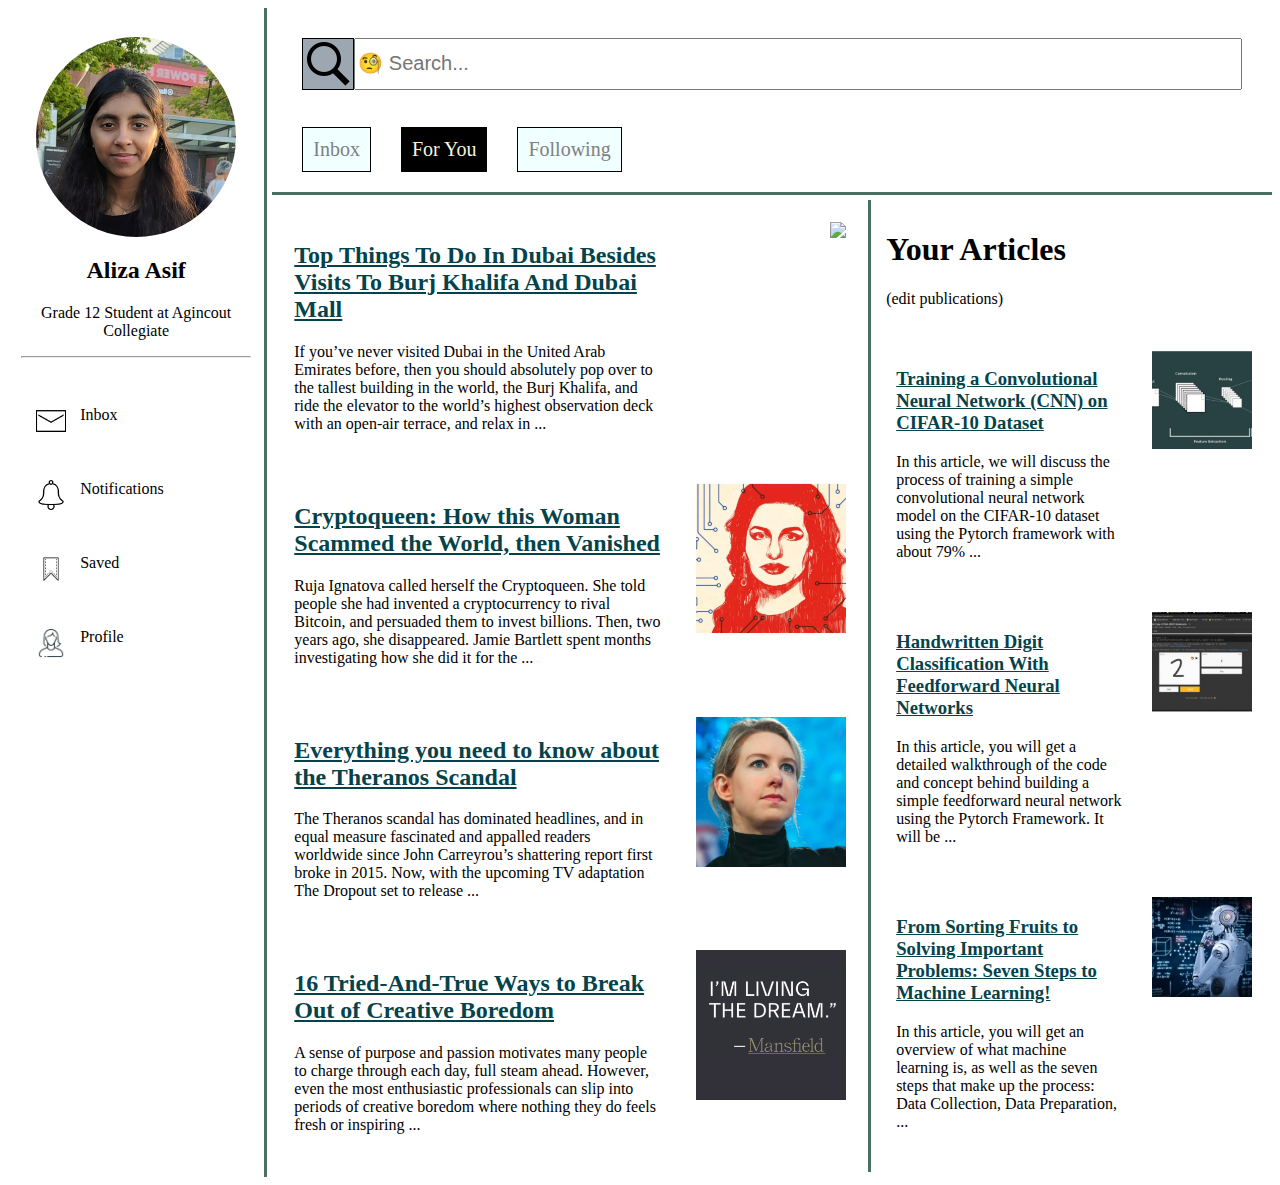
==== html.html @ 417ff20e "Changing name to Aliza A." ====
<!DOCTYPE html>
<html lang="en">
<head>
    <meta charset="UTF-8">
    <meta http-equiv="X-UA-Compatible" content="IE=edge">
    <meta name="viewport" content="width=device-width, initial-scale=1.0">
    <title>Document</title>
    <link rel="stylesheet" href="css.css">
</head>
<body>
    
    <div class="webpage">
        
        <div class="sidebar"> 
            <img src="aliza_asif.jpg" class="profile_pic">
            <center><h2>Aliza Asif</h2>
                <p>Grade 12 Student at Agincout Collegiate</p> <hr> 
                <div class="sidebar_icons">
                    <div class="icon1"><img src="inbox.png" class="icon"></div>  <div class="link1 link">Inbox</div> 
                    <div class="icon2"><img src="notifs.png" class="icon"></div> <div class="link2 link">Notifications</div>
                    <div class="icon3"><img src="bookmark.png" class="icon"></div>  <div class="link3 link">Saved</div> 
                    <div class="icon4"><img src="person.png" class="icon"></div>  <div class="link4 link">Profile</div> 
                </div>
            </center>
        </div>
        
        <div class="topbar">
            <div class="search"> <img src="search.png" class="search-icon"> <input type="text" placeholder="🧐 Search... " class="searchbar"></div> <br><br><br><br>
            <div class="title"> <div class="inbox"> Inbox</div> <div class="for-you">For You </div> <div class="following"> Following </div> </div>
        </div>
        
        <div class="main"> 
            <div class="img1"> <img src="dubai.png"> </div> <div class="rec1"> <a href="https://www.forbes.com/sites/wendyaltschuler/2021/10/26/top-things-to-do-in-dubai-besides-visits-to-the-burj-khalifa-and-dubai-mall/?sh=5bff12db16f1"><h2>Top Things To Do In Dubai Besides Visits To Burj Khalifa And Dubai Mall</h2></a> <p>If you’ve never visited Dubai in the United Arab Emirates before, then you should absolutely pop over to the tallest building in the world, the Burj Khalifa, and ride the elevator to the world’s highest observation deck with an open-air terrace, and relax in ...</p> </div>
            <div class="img2"> <img src="onecoin.png"> </div> <div class="rec2"> <a href="https://www.bbc.com/news/stories-50435014"><h2>Cryptoqueen: How this Woman Scammed the World, then Vanished</h2></a> <p>Ruja Ignatova called herself the Cryptoqueen. She told people she had invented a cryptocurrency to rival Bitcoin, and persuaded them to invest billions. Then, two years ago, she disappeared. Jamie Bartlett spent months investigating how she did it for the ...</p> </div>
            <div class="img3"> <img src="theranos.png"> </div> <div class="rec3"> <a href="https://www.panmacmillan.com/blogs/literary/theranos-elizabeth-holmes-john-carreyrou"> <h2>Everything you need to know about the Theranos Scandal</h2></a> <p>The Theranos scandal has dominated headlines, and in equal measure fascinated and appalled readers worldwide since John Carreyrou’s shattering report first broke in 2015. Now, with the upcoming TV adaptation The Dropout set to release ...</p> </div>
            <div class="img4"> <img src="bore.png"> </div> <div class="rec4"> <a href="https://www.forbes.com/sites/forbescoachescouncil/2022/04/12/16-tried-and-true-ways-to-break-out-of-creative-boredom/?sh=5140ed542ae5"> <h2>16 Tried-And-True Ways to Break Out of Creative Boredom</h2></a> <p>A sense of purpose and passion motivates many people to charge through each day, full steam ahead. However, even the most enthusiastic professionals can slip into periods of creative boredom where nothing they do feels fresh or inspiring ...</p> </div>
        </div>
        
        <div class="articles">
            <div class="subtitle"><h1>Your Articles</h1> <p>(edit publications)</p></div>
            <div class="my-img3 art"> <img src="img3.png"> </div> <div class="my-article3 art"> <a href="https://studentsxstudents.com/training-a-convolutional-neural-network-cnn-on-cifar-10-dataset-cde439b67bf3"><h3> Training a Convolutional Neural Network (CNN) on CIFAR-10 Dataset</h3></a> <p>In this article, we will discuss the process of training a simple convolutional neural network model on the CIFAR-10 dataset using the Pytorch framework with about 79% ...</p></div>
            <div class="my-img2 art"> <img src="img2.png"> </div> <div class="my-article2 art"> <a href="https://studentsxstudents.com/handwritten-digit-classification-with-feedforward-neural-networks-1aee262ff8dc"><h3>Handwritten Digit Classification With Feedforward Neural Networks</h3></a> <p>In this article, you will get a detailed walkthrough of the code and concept behind building a simple feedforward neural network using the Pytorch Framework. It will be ...</p> </div>
            <div class="my-img1 art"> <img src="img1.png"> </div> <div class="my-article1 art"> <a href="https://studentsxstudents.com/from-sorting-fruits-to-solving-important-problems-seven-steps-to-machine-learning-e0eaa4747d4d"><h3>From Sorting Fruits to Solving Important Problems: Seven Steps to Machine Learning!</h3></a> <p>In this article, you will get an overview of what machine learning is, as well as the seven steps that make up the process: Data Collection, Data Preparation, ...</p> </div>
        </div>
        
        <div class="footer"></div>
    </div>

</body>
</html>
---- css.css ----
/* overall layout */
.sidebar{grid-area:menu;}
.topbar{grid-area:header;}
.main{grid-area:main;}
.articles{grid-area:right;}
.footer{grid-area:footer;}
.webpage{
    display: grid;
    grid-template-areas:
      'menu header header header header header header'
      'menu main main main main right right'
      'menu main main main main right right'
      'menu main main main main right right'
      'menu main main main main right right'
      'menu main main main main right right'
      'menu main main main main right right'
      'menu main main main main right right '
      'menu footer footer footer footer footer footer';
    gap: 5px;
    background-color: #ffffff;
}
body{ /*page color*/
    background-color: #ffffff;
}
a{
    color: rgb(5, 67, 75);
}
.webpage > div{ /*element color*/
    background-color: rgb(255, 255, 255);
}

/* Sidebar Element Layout */
.profile_pic{
    height: 20%;
    max-height: 200px;
    width: height;
    display: block;
    margin-left: auto;
    margin-right: auto;
    margin-top: 7%;
    border-radius: 50%;
}

.sidebar{
    background-color: rgb(255, 255, 255);
    width: 100%;
    box-sizing: border-box;
    padding: 5%;
    border-right: solid medium rgb(73, 112, 99);
    font-size: medium;
}

.icon1{grid-area:icon1;}
.icon2{grid-area:icon2;}
.icon3{grid-area:icon3;}
.icon4{grid-area:icon4;}
.link1{grid-area:link1;}
.link2{grid-area:link2;}
.link3{grid-area:link3;}
.link4{grid-area:link4;}
.sidebar_icons{
    display: grid;
    grid-template-areas: 
    'icon1 link1 link1 link1'
    'icon2 link2 link2 link2'
    'icon3 link3 link3 link3'
    'icon4 link4 link4 link4';
}
.link{
    text-align: left;
    margin-top: 40px;
}
.icon{
    height: 30px;
    width: height;
    margin-top: 40px;
}

/* Topbar Element Layout */
.topbar{
    display: flex;
    flex-direction: column;
    background-color: beige;
    padding: 1%;
    position: relative;
    border-bottom: solid medium rgb(73, 112, 99);
}
.topbar > div{
    margin: 20px;
}
.search{
    display: flex;
    flex-direction: row;
}

.searchbar{
    font-size: 20px;
    width: 100%;
}
.search-icon{
    background-color: rgb(157, 167, 177);
    border-color: black;
    border-style: solid;
    border-width: thin;
}
.title{
    display: flex;
    flex-direction: row;
    position: absolute;
    bottom: 0;
}
.inbox{
    background-color: azure;
    color: grey;
}
.for-you{
    background-color: black;
    color: beige;
}
.following{
    background-color: azure;
    color: grey;
}
.title > div{
    padding: 10px;
    margin-right: 30px;
    border-color: black;
    border-style: solid;
    border-width: thin;
    font-size: 20px;
}

/* Main Element Layout */
.rec1{grid-area: article1;}
.rec2{grid-area: article2;}
.rec3{grid-area: article3;}
.rec4{grid-area: article4;}
.img1{grid-area: img1;}
.img2{grid-area: img2;}
.img3{grid-area: img3;}
.img4{grid-area: img4;}
.main{
    display: grid;
    grid-template-areas:
      'article1 article1 img1'
      'article2 article2 img2'
      'article3 article3 img3'
      'article4 article4 img4';
    gap: 10px;
    background-color: #ffffff;
    padding: 10px;
    border-right: solid medium rgb(73, 112, 99);
}
.main > div{ /* main element layout*/
    background-color:rgb(255, 255, 255);
    padding: 10px;
    /* border-bottom: solid thin lightslategrey; */
    margin: 2px;
}
.main img{
    height: 150px;
    width: height;
    display: block;
    float: right;
}

/* Right Articles Element Layout */
.my-img1{grid-area: my-img1;}
.my-img2{grid-area: my-img2;}
.my-img3{grid-area: my-img3;}
.my-article1{grid-area: my-article1;}
.my-article2{grid-area: my-article2;}
.my-article3{grid-area: my-article3;}
.subtitle{grid-area: subtitle;}
.articles{
    display: grid;
    grid-template-areas: 
    'subtitle subtitle subtitle'
    'my-article3 my-article3 my-img3'
    'my-article2 my-article2 my-img2'
    'my-article1 my-article1 my-img1';
    gap: 10px;
    padding: 10px;
}
.art{
    margin: 10px;
}
.articles > div{
    background-color: white;
    /* border-bottom: solid thin lightslategrey; */
}

.articles img{
    width: 100px;
    height: width;
}
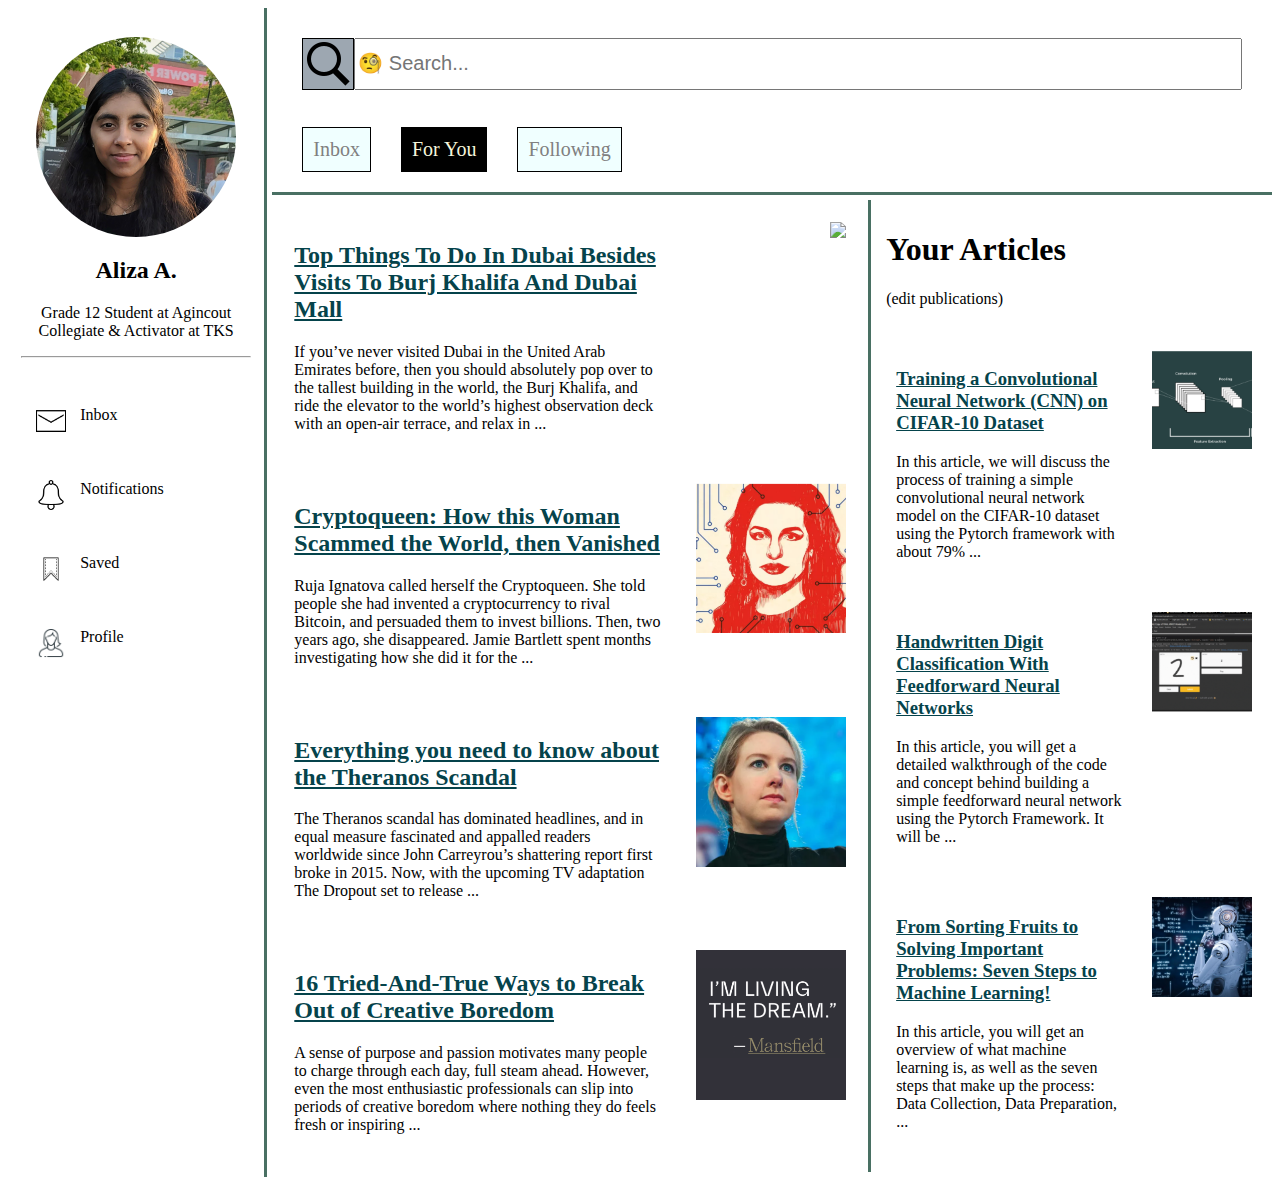
==== commit a17846cd: "Changed name to Aliza A." ====
--- a/html.html
+++ b/html.html
@@ -13,8 +13,8 @@
         
         <div class="sidebar"> 
             <img src="aliza_asif.jpg" class="profile_pic">
-            <center><h2>Aliza Asif</h2>
-                <p>Grade 12 Student at Agincout Collegiate</p> <hr> 
+            <center><h2>Aliza A.</h2>
+                <p>Grade 12 Student at Agincout Collegiate & Activator at TKS</p> <hr> 
                 <div class="sidebar_icons">
                     <div class="icon1"><img src="inbox.png" class="icon"></div>  <div class="link1 link">Inbox</div> 
                     <div class="icon2"><img src="notifs.png" class="icon"></div> <div class="link2 link">Notifications</div>
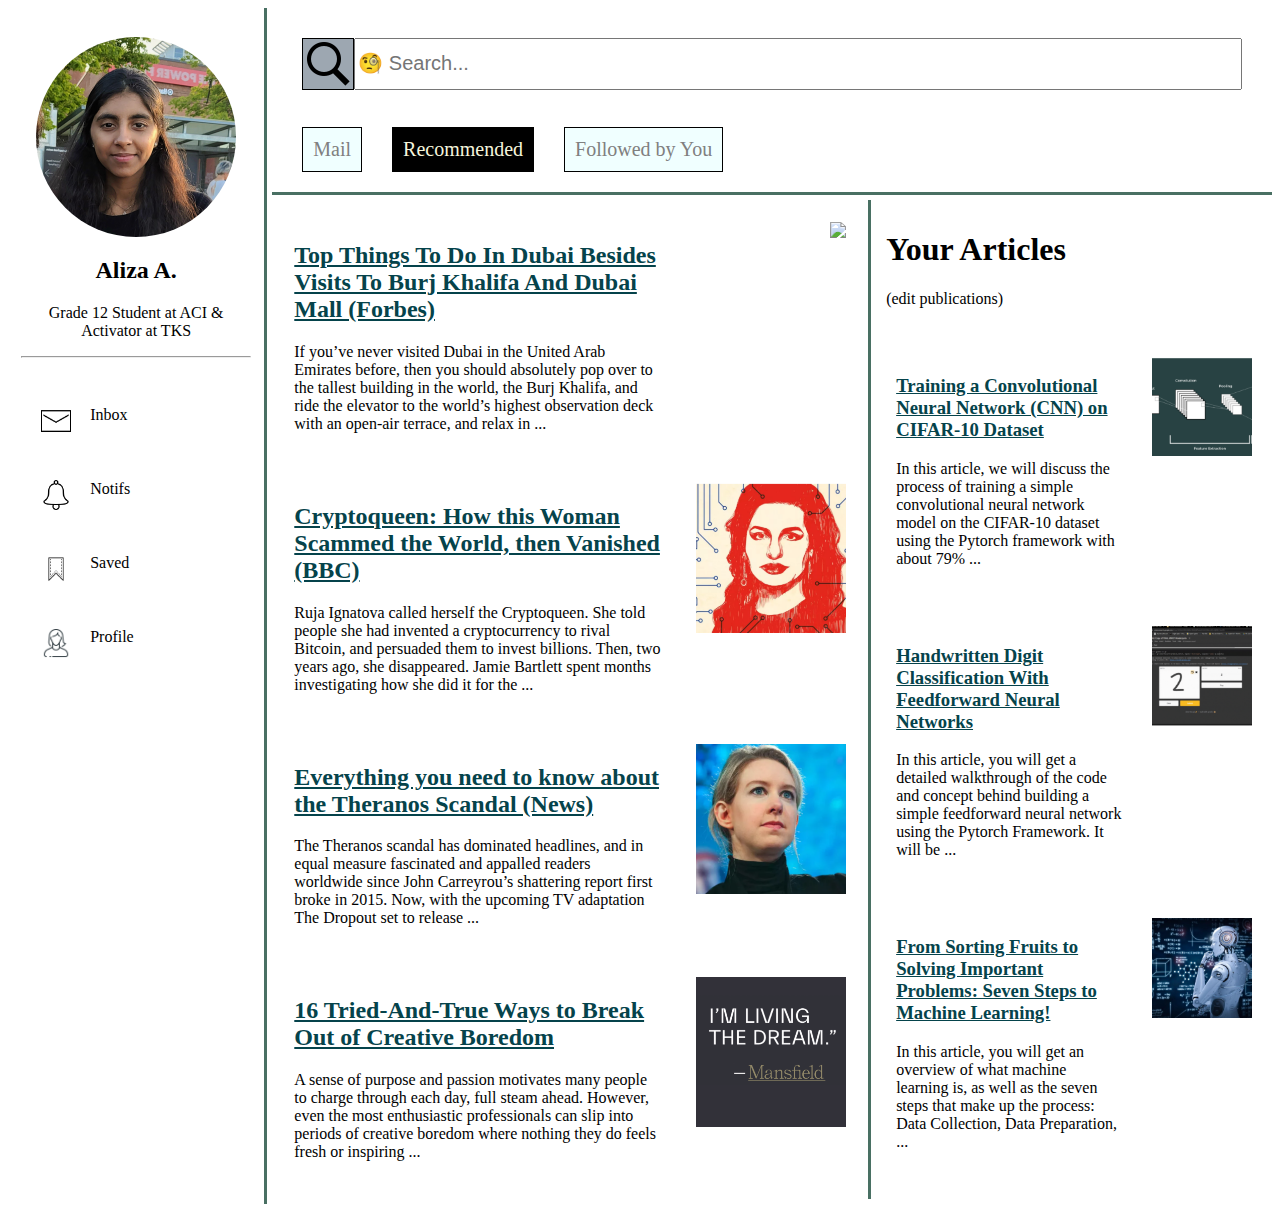
==== commit 3010f112: "Changed Notifications to notifs" ====
--- a/html.html
+++ b/html.html
@@ -14,10 +14,10 @@
         <div class="sidebar"> 
             <img src="aliza_asif.jpg" class="profile_pic">
             <center><h2>Aliza A.</h2>
-                <p>Grade 12 Student at Agincout Collegiate & Activator at TKS</p> <hr> 
+                <p>Grade 12 Student at ACI & Activator at TKS</p> <hr> 
                 <div class="sidebar_icons">
                     <div class="icon1"><img src="inbox.png" class="icon"></div>  <div class="link1 link">Inbox</div> 
-                    <div class="icon2"><img src="notifs.png" class="icon"></div> <div class="link2 link">Notifications</div>
+                    <div class="icon2"><img src="notifs.png" class="icon"></div> <div class="link2 link">Notifs</div>
                     <div class="icon3"><img src="bookmark.png" class="icon"></div>  <div class="link3 link">Saved</div> 
                     <div class="icon4"><img src="person.png" class="icon"></div>  <div class="link4 link">Profile</div> 
                 </div>
@@ -26,13 +26,13 @@
         
         <div class="topbar">
             <div class="search"> <img src="search.png" class="search-icon"> <input type="text" placeholder="🧐 Search... " class="searchbar"></div> <br><br><br><br>
-            <div class="title"> <div class="inbox"> Inbox</div> <div class="for-you">For You </div> <div class="following"> Following </div> </div>
+            <div class="title"> <div class="inbox"> Mail </div> <div class="for-you">Recommended </div> <div class="following"> Followed by You </div> </div>
         </div>
         
         <div class="main"> 
-            <div class="img1"> <img src="dubai.png"> </div> <div class="rec1"> <a href="https://www.forbes.com/sites/wendyaltschuler/2021/10/26/top-things-to-do-in-dubai-besides-visits-to-the-burj-khalifa-and-dubai-mall/?sh=5bff12db16f1"><h2>Top Things To Do In Dubai Besides Visits To Burj Khalifa And Dubai Mall</h2></a> <p>If you’ve never visited Dubai in the United Arab Emirates before, then you should absolutely pop over to the tallest building in the world, the Burj Khalifa, and ride the elevator to the world’s highest observation deck with an open-air terrace, and relax in ...</p> </div>
-            <div class="img2"> <img src="onecoin.png"> </div> <div class="rec2"> <a href="https://www.bbc.com/news/stories-50435014"><h2>Cryptoqueen: How this Woman Scammed the World, then Vanished</h2></a> <p>Ruja Ignatova called herself the Cryptoqueen. She told people she had invented a cryptocurrency to rival Bitcoin, and persuaded them to invest billions. Then, two years ago, she disappeared. Jamie Bartlett spent months investigating how she did it for the ...</p> </div>
-            <div class="img3"> <img src="theranos.png"> </div> <div class="rec3"> <a href="https://www.panmacmillan.com/blogs/literary/theranos-elizabeth-holmes-john-carreyrou"> <h2>Everything you need to know about the Theranos Scandal</h2></a> <p>The Theranos scandal has dominated headlines, and in equal measure fascinated and appalled readers worldwide since John Carreyrou’s shattering report first broke in 2015. Now, with the upcoming TV adaptation The Dropout set to release ...</p> </div>
+            <div class="img1"> <img src="dubai.png"> </div> <div class="rec1"> <a href="https://www.forbes.com/sites/wendyaltschuler/2021/10/26/top-things-to-do-in-dubai-besides-visits-to-the-burj-khalifa-and-dubai-mall/?sh=5bff12db16f1"><h2>Top Things To Do In Dubai Besides Visits To Burj Khalifa And Dubai Mall (Forbes)</h2></a> <p>If you’ve never visited Dubai in the United Arab Emirates before, then you should absolutely pop over to the tallest building in the world, the Burj Khalifa, and ride the elevator to the world’s highest observation deck with an open-air terrace, and relax in ...</p> </div>
+            <div class="img2"> <img src="onecoin.png"> </div> <div class="rec2"> <a href="https://www.bbc.com/news/stories-50435014"><h2>Cryptoqueen: How this Woman Scammed the World, then Vanished (BBC)</h2></a> <p>Ruja Ignatova called herself the Cryptoqueen. She told people she had invented a cryptocurrency to rival Bitcoin, and persuaded them to invest billions. Then, two years ago, she disappeared. Jamie Bartlett spent months investigating how she did it for the ...</p> </div>
+            <div class="img3"> <img src="theranos.png"> </div> <div class="rec3"> <a href="https://www.panmacmillan.com/blogs/literary/theranos-elizabeth-holmes-john-carreyrou"> <h2>Everything you need to know about the Theranos Scandal (News)</h2></a> <p>The Theranos scandal has dominated headlines, and in equal measure fascinated and appalled readers worldwide since John Carreyrou’s shattering report first broke in 2015. Now, with the upcoming TV adaptation The Dropout set to release ...</p> </div>
             <div class="img4"> <img src="bore.png"> </div> <div class="rec4"> <a href="https://www.forbes.com/sites/forbescoachescouncil/2022/04/12/16-tried-and-true-ways-to-break-out-of-creative-boredom/?sh=5140ed542ae5"> <h2>16 Tried-And-True Ways to Break Out of Creative Boredom</h2></a> <p>A sense of purpose and passion motivates many people to charge through each day, full steam ahead. However, even the most enthusiastic professionals can slip into periods of creative boredom where nothing they do feels fresh or inspiring ...</p> </div>
         </div>
         
